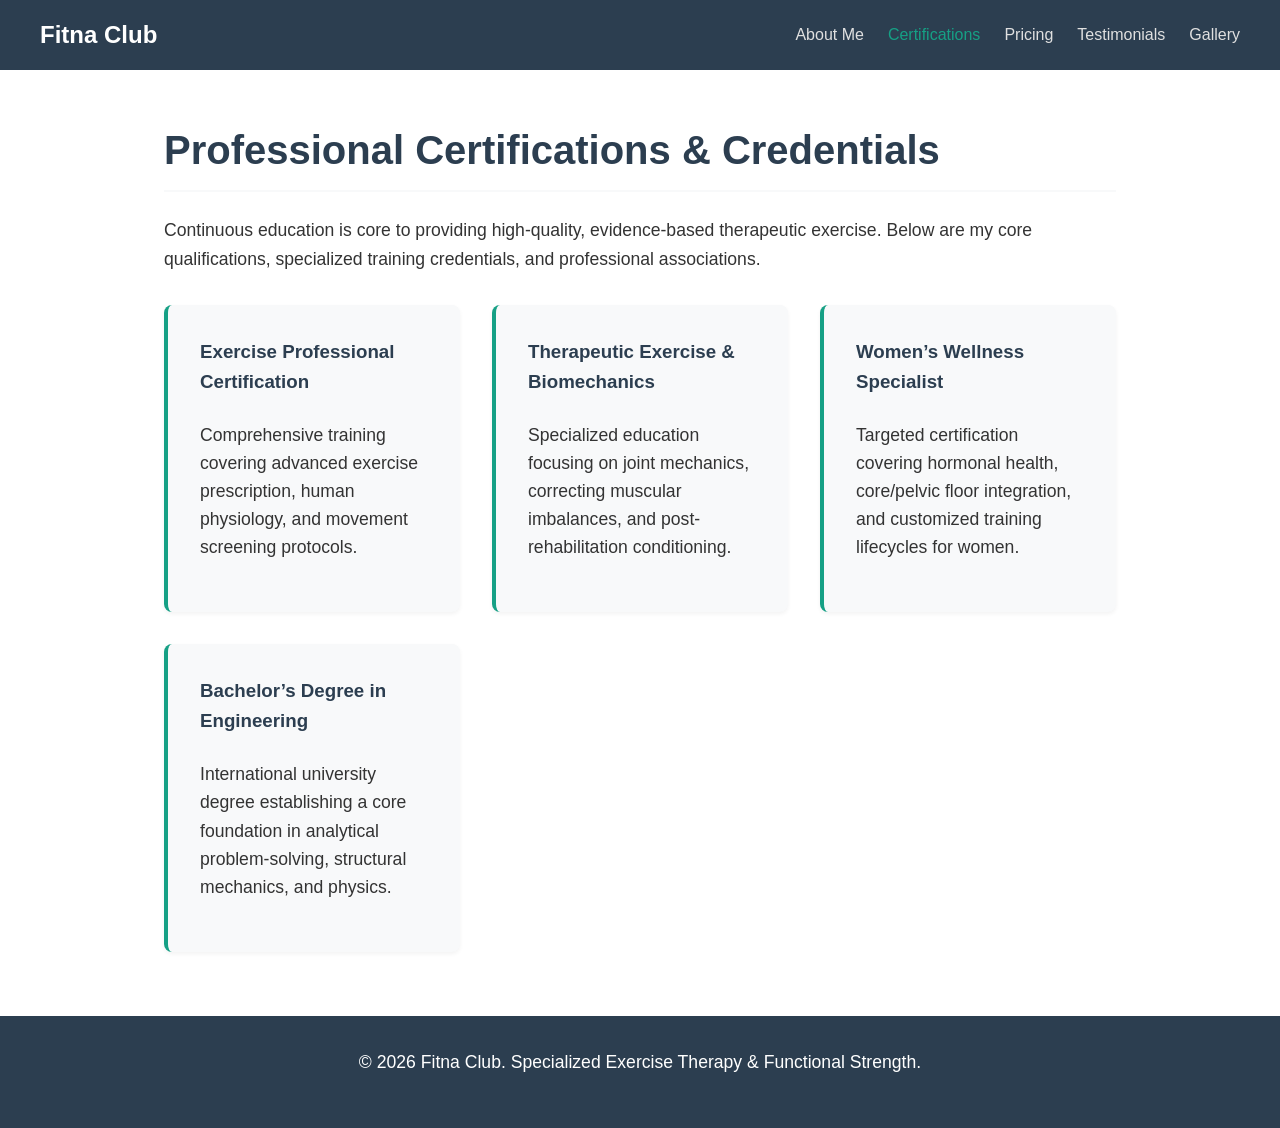
==== certifications.html @ 4827bccb "Create certifications.html" ====
<!DOCTYPE html>
<html lang="en">
<head>
    <meta charset="UTF-8">
    <meta name="viewport" content="width=device-width, initial-scale=1.0">
    <title>Certifications | Fitna Club</title>
    <link rel="stylesheet" href="style.css">
</head>
<body>

    <header>
        <nav>
            <a href="index.html" class="logo">Fitna Club</a>
            <ul class="nav-links">
                <li><a href="index.html">About Me</a></li>
                <li><a href="certifications.html" class="active">Certifications</a></li>
                <li><a href="pricing.html">Pricing</a></li>
                <li><a href="testimonials.html">Testimonials</a></li>
                <li><a href="gallery.html">Gallery</a></li>
            </ul>
        </nav>
    </header>

    <main class="container">
        <h1>Professional Certifications & Credentials</h1>
        <p>Continuous education is core to providing high-quality, evidence-based therapeutic exercise. Below are my core qualifications, specialized training credentials, and professional associations.</p>
        
        <div class="grid">
            <div class="card">
                <h3>Exercise Professional Certification</h3>
                <p>Comprehensive training covering advanced exercise prescription, human physiology, and movement screening protocols.</p>
            </div>
            
            <div class="card">
                <h3>Therapeutic Exercise & Biomechanics</h3>
                <p>Specialized education focusing on joint mechanics, correcting muscular imbalances, and post-rehabilitation conditioning.</p>
            </div>
            
            <div class="card">
                <h3>Women’s Wellness Specialist</h3>
                <p>Targeted certification covering hormonal health, core/pelvic floor integration, and customized training lifecycles for women.</p>
            </div>

            <div class="card">
                <h3>Bachelor’s Degree in Engineering</h3>
                <p>International university degree establishing a core foundation in analytical problem-solving, structural mechanics, and physics.</p>
            </div>
        </div>
    </main>

    <footer>
        <p>&copy; 2026 Fitna Club. Specialized Exercise Therapy & Functional Strength.</p>
    </footer>

</body>
</html>
---- style.css ----
/* Professional & Clean Theme */
:root {
    --primary-color: #2c3e50; /* Deep slate blue for a clinical, professional feel */
    --accent-color: #16a085;  /* Deep teal for highlights and buttons */
    --text-color: #333333;
    --light-bg: #f8f9fa;
    --white: #ffffff;
}

* {
    box-sizing: border-box;
    margin: 0;
    padding: 0;
    font-family: 'Segoe UI', Tahoma, Geneva, Verdana, sans-serif;
}

body {
    color: var(--text-color);
    line-height: 1.6;
    background-color: var(--white);
}

/* Navigation Bar */
header {
    background-color: var(--primary-color);
    padding: 1rem 2rem;
    position: sticky;
    top: 0;
    z-index: 1000;
}

nav {
    display: flex;
    justify-content: space-between;
    align-items: center;
    max-width: 1200px;
    margin: 0 auto;
}

.logo {
    color: var(--white);
    font-size: 1.5rem;
    font-weight: bold;
    text-decoration: none;
}

.nav-links {
    list-style: none;
    display: flex;
    gap: 1.5rem;
}

.nav-links a {
    color: #e0e0e0;
    text-decoration: none;
    font-weight: 500;
    transition: color 0.3s;
}

.nav-links a:hover, .nav-links a.active {
    color: var(--accent-color);
}

/* Page Containers */
.container {
    max-width: 1000px;
    margin: 3rem auto;
    padding: 0 1.5rem;
}

h1, h2, h3 {
    color: var(--primary-color);
    margin-bottom: 1.5rem;
}

h1 {
    font-size: 2.5rem;
    border-bottom: 2px solid var(--light-bg);
    padding-bottom: 0.5rem;
}

p {
    margin-bottom: 1.2rem;
    font-size: 1.1rem;
}

/* Grid Layouts */
.grid {
    display: grid;
    grid-template-columns: repeat(auto-fit, minmax(280px, 1fr));
    gap: 2rem;
    margin-top: 2rem;
}

.card {
    background: var(--light-bg);
    padding: 2rem;
    border-radius: 8px;
    border-left: 4px solid var(--accent-color);
    box-shadow: 0 2px 4px rgba(0,0,0,0.05);
}

/* Prices Component */
.price-card {
    background: var(--white);
    border: 1px solid #e0e0e0;
    border-radius: 8px;
    padding: 2.5rem 1.5rem;
    text-align: center;
    box-shadow: 0 4px 6px rgba(0,0,0,0.05);
    transition: transform 0.3s;
}

.price-card:hover {
    transform: translateY(-5px);
}

.price-card h3 {
    color: var(--primary-color);
    font-size: 1.6rem;
}

.price {
    font-size: 2.5rem;
    font-weight: bold;
    color: var(--accent-color);
    margin: 1rem 0;
}

/* Testimonials Component */
.testimonial-card {
    background: var(--light-bg);
    padding: 2rem;
    border-radius: 8px;
    font-style: italic;
    position: relative;
}

.testimonial-card::before {
    content: "“";
    font-size: 4rem;
    color: rgba(22, 160, 133, 0.2);
    position: absolute;
    top: -10px;
    left: 10px;
}

.client-name {
    display: block;
    margin-top: 1rem;
    font-style: normal;
    font-weight: bold;
    color: var(--primary-color);
}

/* Gallery Layout */
.gallery-grid {
    display: grid;
    grid-template-columns: repeat(auto-fit, minmax(250px, 1fr));
    gap: 1.5rem;
}

.gallery-item {
    position: relative;
    overflow: hidden;
    border-radius: 8px;
    aspect-ratio: 1 / 1;
    background-color: #ddd;
}

.gallery-item img {
    width: 100%;
    height: 100%;
    object-fit: cover;
    transition: transform 0.3s;
}

.gallery-item:hover img {
    transform: scale(1.05);
}

/* Footer */
footer {
    background-color: var(--primary-color);
    color: var(--white);
    text-align: center;
    padding: 2rem;
    margin-top: 4rem;
    font-size: 0.9rem;
}

/* Responsive Menu */
@media (max-width: 768px) {
    nav {
        flex-direction: column;
        gap: 1rem;
    }
    .nav-links {
        flex-wrap: wrap;
        justify-content: center;
    }
}
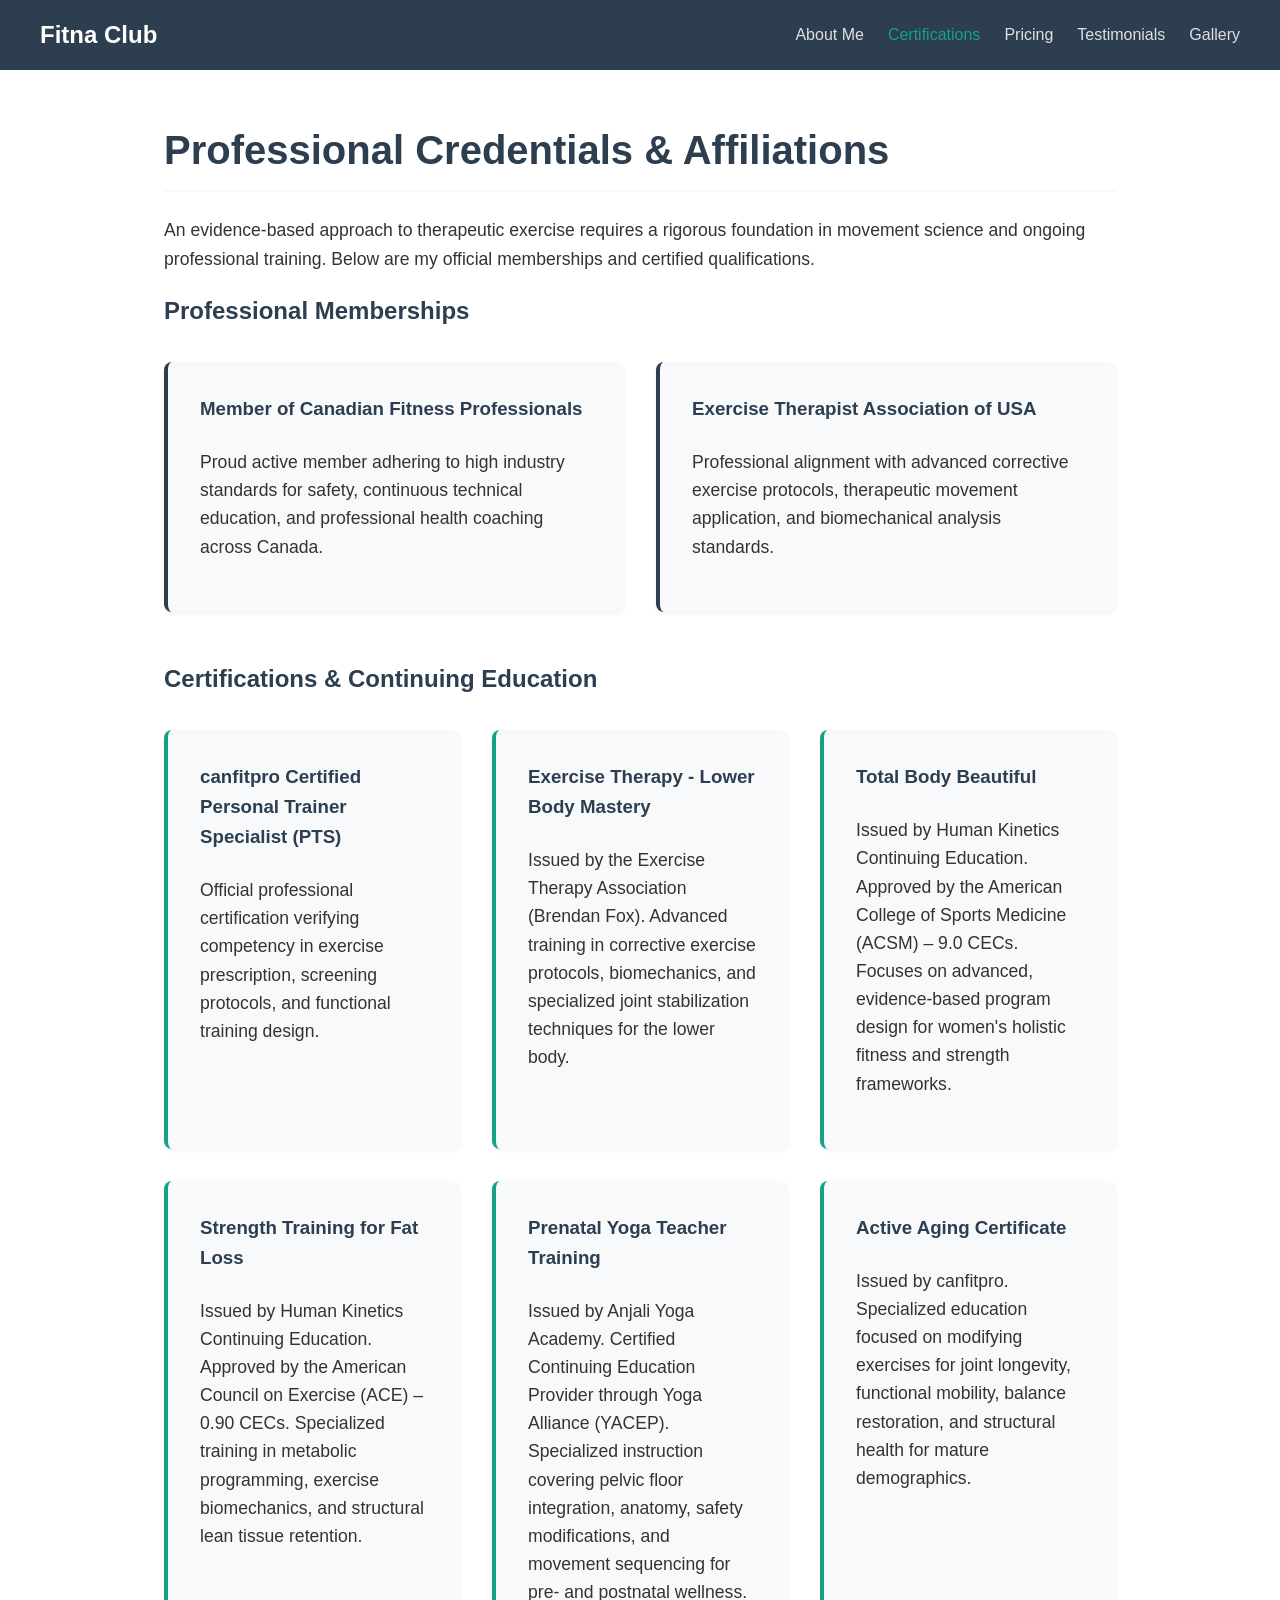
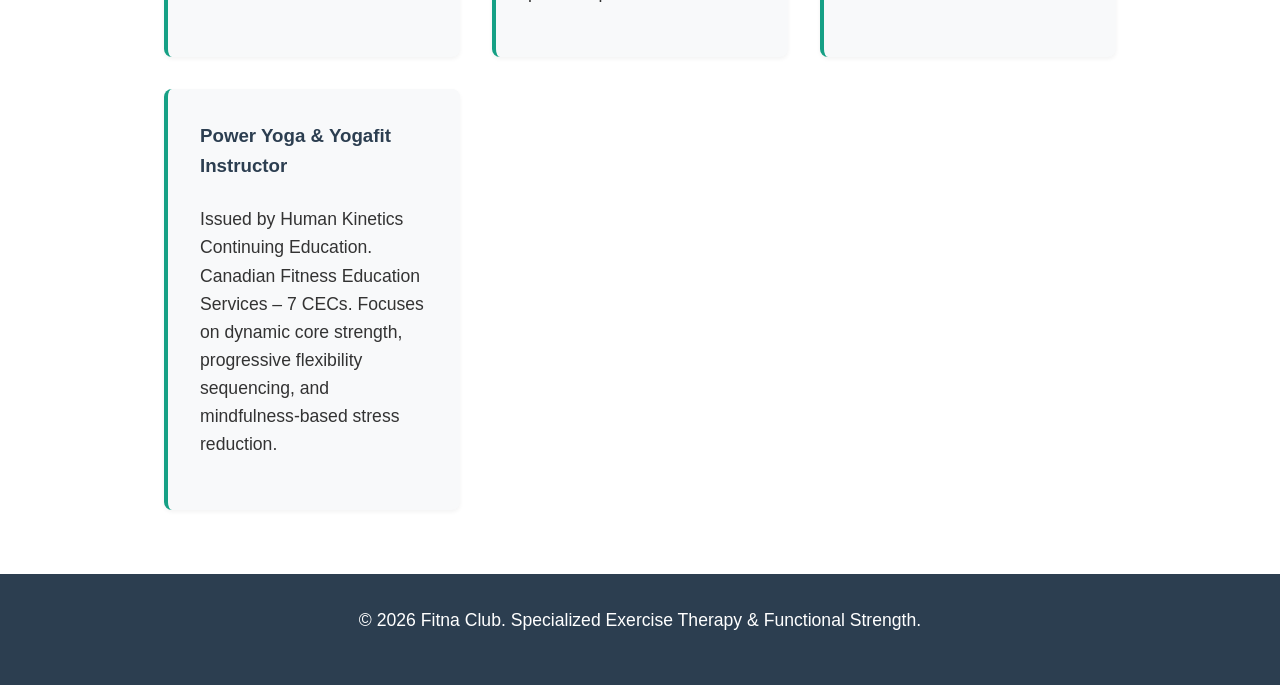
==== commit e5534e97: "Create certifications.html" ====
--- a/certifications.html
+++ b/certifications.html
@@ -3,7 +3,7 @@
 <head>
     <meta charset="UTF-8">
     <meta name="viewport" content="width=device-width, initial-scale=1.0">
-    <title>Certifications | Fitna Club</title>
+    <title>Certifications & Memberships | Fitna Club</title>
     <link rel="stylesheet" href="style.css">
 </head>
 <body>
@@ -22,28 +22,66 @@
     </header>
 
     <main class="container">
-        <h1>Professional Certifications & Credentials</h1>
-        <p>Continuous education is core to providing high-quality, evidence-based therapeutic exercise. Below are my core qualifications, specialized training credentials, and professional associations.</p>
+        <h1>Professional Credentials & Affiliations</h1>
+        <p>An evidence-based approach to therapeutic exercise requires a rigorous foundation in movement science and ongoing professional training. Below are my official memberships and certified qualifications.</p>
         
-        <div class="grid">
-            <div class="card">
-                <h3>Exercise Professional Certification</h3>
-                <p>Comprehensive training covering advanced exercise prescription, human physiology, and movement screening protocols.</p>
+        <!-- Professional Memberships Section -->
+        <h2>Professional Memberships</h2>
+        <div class="grid" style="margin-bottom: 3rem;">
+            <div class="card" style="border-left-color: #2c3e50;">
+                <h3>Member of Canadian Fitness Professionals</h3>
+                <p>Proud active member adhering to high industry standards for safety, continuous technical education, and professional health coaching across Canada.</p>
             </div>
             
+            <div class="card" style="border-left-color: #2c3e50;">
+                <h3>Exercise Therapist Association of USA</h3>
+                <p>Professional alignment with advanced corrective exercise protocols, therapeutic movement application, and biomechanical analysis standards.</p>
+            </div>
+        </div>
+
+        <!-- Official Certifications Section -->
+        <h2>Certifications & Continuing Education</h2>
+        <div class="grid">
+            <!-- Data from image_5.png -->
             <div class="card">
-                <h3>Therapeutic Exercise & Biomechanics</h3>
-                <p>Specialized education focusing on joint mechanics, correcting muscular imbalances, and post-rehabilitation conditioning.</p>
-            </div>
-            
-            <div class="card">
-                <h3>Women’s Wellness Specialist</h3>
-                <p>Targeted certification covering hormonal health, core/pelvic floor integration, and customized training lifecycles for women.</p>
+                <h3>canfitpro Certified Personal Trainer Specialist (PTS)</h3>
+                <p>Official professional certification verifying competency in exercise prescription, screening protocols, and functional training design.</p>
             </div>
 
+            <!-- Data from image_4.png -->
             <div class="card">
-                <h3>Bachelor’s Degree in Engineering</h3>
-                <p>International university degree establishing a core foundation in analytical problem-solving, structural mechanics, and physics.</p>
+                <h3>Exercise Therapy - Lower Body Mastery</h3>
+                <p>Issued by the Exercise Therapy Association (Brendan Fox). Advanced training in corrective exercise protocols, biomechanics, and specialized joint stabilization techniques for the lower body.</p>
+            </div>
+
+            <!-- Data from image_3.png -->
+            <div class="card">
+                <h3>Total Body Beautiful</h3>
+                <p>Issued by Human Kinetics Continuing Education. Approved by the American College of Sports Medicine (ACSM) – 9.0 CECs. Focuses on advanced, evidence-based program design for women's holistic fitness and strength frameworks.</p>
+            </div>
+
+            <!-- Data from image_6.png -->
+            <div class="card">
+                <h3>Strength Training for Fat Loss</h3>
+                <p>Issued by Human Kinetics Continuing Education. Approved by the American Council on Exercise (ACE) – 0.90 CECs. Specialized training in metabolic programming, exercise biomechanics, and structural lean tissue retention.</p>
+            </div>
+
+            <!-- Data from image_7.png -->
+            <div class="card">
+                <h3>Prenatal Yoga Teacher Training</h3>
+                <p>Issued by Anjali Yoga Academy. Certified Continuing Education Provider through Yoga Alliance (YACEP). Specialized instruction covering pelvic floor integration, anatomy, safety modifications, and movement sequencing for pre- and postnatal wellness.</p>
+            </div>
+
+            <!-- Data from image_2.png -->
+            <div class="card">
+                <h3>Active Aging Certificate</h3>
+                <p>Issued by canfitpro. Specialized education focused on modifying exercises for joint longevity, functional mobility, balance restoration, and structural health for mature demographics.</p>
+            </div>
+
+            <!-- Data from image.png -->
+            <div class="card">
+                <h3>Power Yoga & Yogafit Instructor</h3>
+                <p>Issued by Human Kinetics Continuing Education. Canadian Fitness Education Services – 7 CECs. Focuses on dynamic core strength, progressive flexibility sequencing, and mindfulness-based stress reduction.</p>
             </div>
         </div>
     </main>
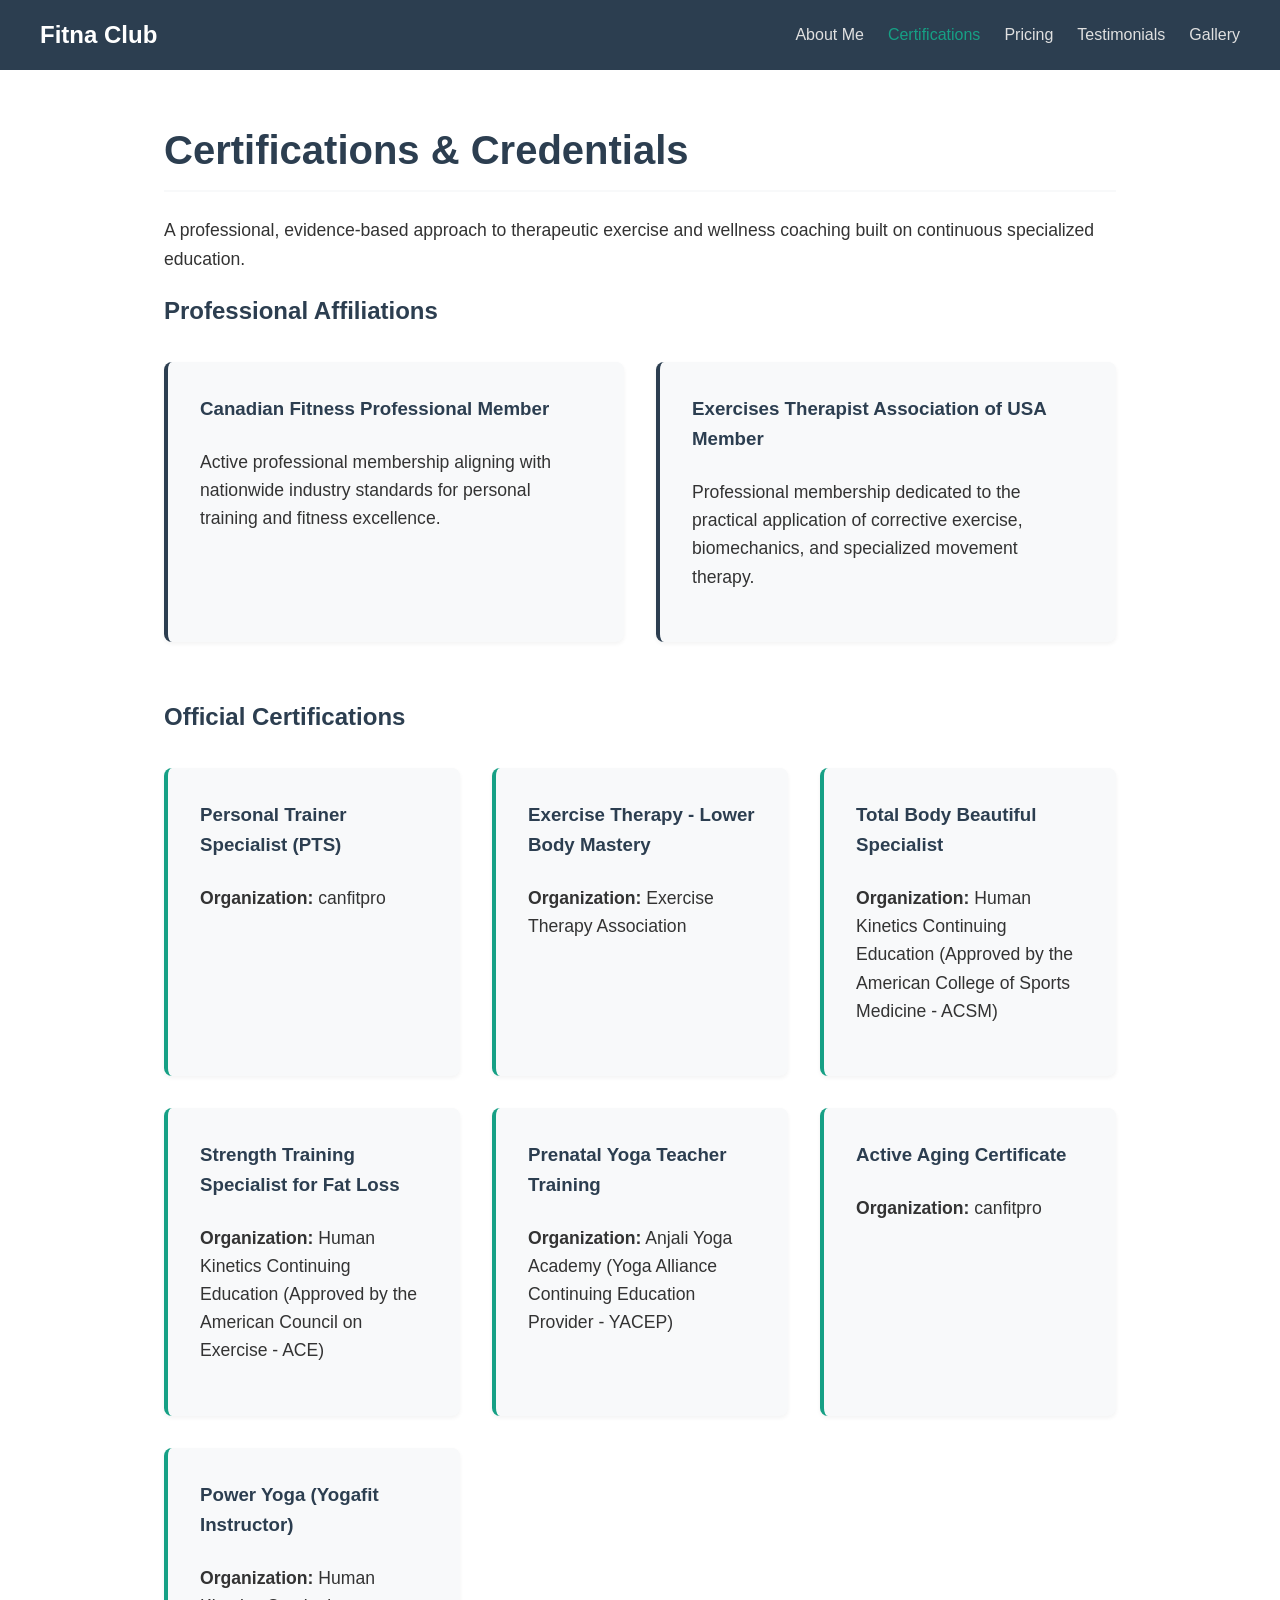
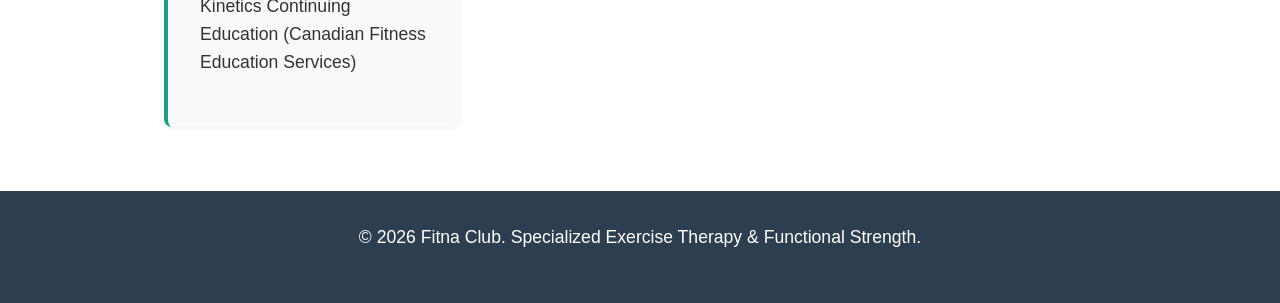
==== commit fbfdfea7: "Create certifications.html" ====
--- a/certifications.html
+++ b/certifications.html
@@ -22,66 +22,66 @@
     </header>
 
     <main class="container">
-        <h1>Professional Credentials & Affiliations</h1>
-        <p>An evidence-based approach to therapeutic exercise requires a rigorous foundation in movement science and ongoing professional training. Below are my official memberships and certified qualifications.</p>
+        <h1>Certifications & Credentials</h1>
+        <p>A professional, evidence-based approach to therapeutic exercise and wellness coaching built on continuous specialized education.</p>
         
         <!-- Professional Memberships Section -->
-        <h2>Professional Memberships</h2>
-        <div class="grid" style="margin-bottom: 3rem;">
+        <h2>Professional Affiliations</h2>
+        <div class="grid" style="margin-bottom: 3.5rem;">
             <div class="card" style="border-left-color: #2c3e50;">
-                <h3>Member of Canadian Fitness Professionals</h3>
-                <p>Proud active member adhering to high industry standards for safety, continuous technical education, and professional health coaching across Canada.</p>
+                <h3>Canadian Fitness Professional Member</h3>
+                <p>Active professional membership aligning with nationwide industry standards for personal training and fitness excellence.</p>
             </div>
             
             <div class="card" style="border-left-color: #2c3e50;">
-                <h3>Exercise Therapist Association of USA</h3>
-                <p>Professional alignment with advanced corrective exercise protocols, therapeutic movement application, and biomechanical analysis standards.</p>
+                <h3>Exercises Therapist Association of USA Member</h3>
+                <p>Professional membership dedicated to the practical application of corrective exercise, biomechanics, and specialized movement therapy.</p>
             </div>
         </div>
 
         <!-- Official Certifications Section -->
-        <h2>Certifications & Continuing Education</h2>
+        <h2>Official Certifications</h2>
         <div class="grid">
-            <!-- Data from image_5.png -->
+            <!-- image_5.png -->
             <div class="card">
-                <h3>canfitpro Certified Personal Trainer Specialist (PTS)</h3>
-                <p>Official professional certification verifying competency in exercise prescription, screening protocols, and functional training design.</p>
+                <h3>Personal Trainer Specialist (PTS)</h3>
+                <p><strong>Organization:</strong> canfitpro</p>
             </div>
 
-            <!-- Data from image_4.png -->
+            <!-- image_4.png -->
             <div class="card">
                 <h3>Exercise Therapy - Lower Body Mastery</h3>
-                <p>Issued by the Exercise Therapy Association (Brendan Fox). Advanced training in corrective exercise protocols, biomechanics, and specialized joint stabilization techniques for the lower body.</p>
+                <p><strong>Organization:</strong> Exercise Therapy Association</p>
             </div>
 
-            <!-- Data from image_3.png -->
+            <!-- image_3.png (Cleaned & Retitled) -->
             <div class="card">
-                <h3>Total Body Beautiful</h3>
-                <p>Issued by Human Kinetics Continuing Education. Approved by the American College of Sports Medicine (ACSM) – 9.0 CECs. Focuses on advanced, evidence-based program design for women's holistic fitness and strength frameworks.</p>
+                <h3>Total Body Beautiful Specialist</h3>
+                <p><strong>Organization:</strong> Human Kinetics Continuing Education (Approved by the American College of Sports Medicine - ACSM)</p>
             </div>
 
-            <!-- Data from image_6.png -->
+            <!-- image_6.png (Cleaned & Retitled) -->
             <div class="card">
-                <h3>Strength Training for Fat Loss</h3>
-                <p>Issued by Human Kinetics Continuing Education. Approved by the American Council on Exercise (ACE) – 0.90 CECs. Specialized training in metabolic programming, exercise biomechanics, and structural lean tissue retention.</p>
+                <h3>Strength Training Specialist for Fat Loss</h3>
+                <p><strong>Organization:</strong> Human Kinetics Continuing Education (Approved by the American Council on Exercise - ACE)</p>
             </div>
 
-            <!-- Data from image_7.png -->
+            <!-- image_7.png -->
             <div class="card">
                 <h3>Prenatal Yoga Teacher Training</h3>
-                <p>Issued by Anjali Yoga Academy. Certified Continuing Education Provider through Yoga Alliance (YACEP). Specialized instruction covering pelvic floor integration, anatomy, safety modifications, and movement sequencing for pre- and postnatal wellness.</p>
+                <p><strong>Organization:</strong> Anjali Yoga Academy (Yoga Alliance Continuing Education Provider - YACEP)</p>
             </div>
 
-            <!-- Data from image_2.png -->
+            <!-- image_2.png -->
             <div class="card">
                 <h3>Active Aging Certificate</h3>
-                <p>Issued by canfitpro. Specialized education focused on modifying exercises for joint longevity, functional mobility, balance restoration, and structural health for mature demographics.</p>
+                <p><strong>Organization:</strong> canfitpro</p>
             </div>
 
-            <!-- Data from image.png -->
+            <!-- image.png -->
             <div class="card">
-                <h3>Power Yoga & Yogafit Instructor</h3>
-                <p>Issued by Human Kinetics Continuing Education. Canadian Fitness Education Services – 7 CECs. Focuses on dynamic core strength, progressive flexibility sequencing, and mindfulness-based stress reduction.</p>
+                <h3>Power Yoga (Yogafit Instructor)</h3>
+                <p><strong>Organization:</strong> Human Kinetics Continuing Education (Canadian Fitness Education Services)</p>
             </div>
         </div>
     </main>
